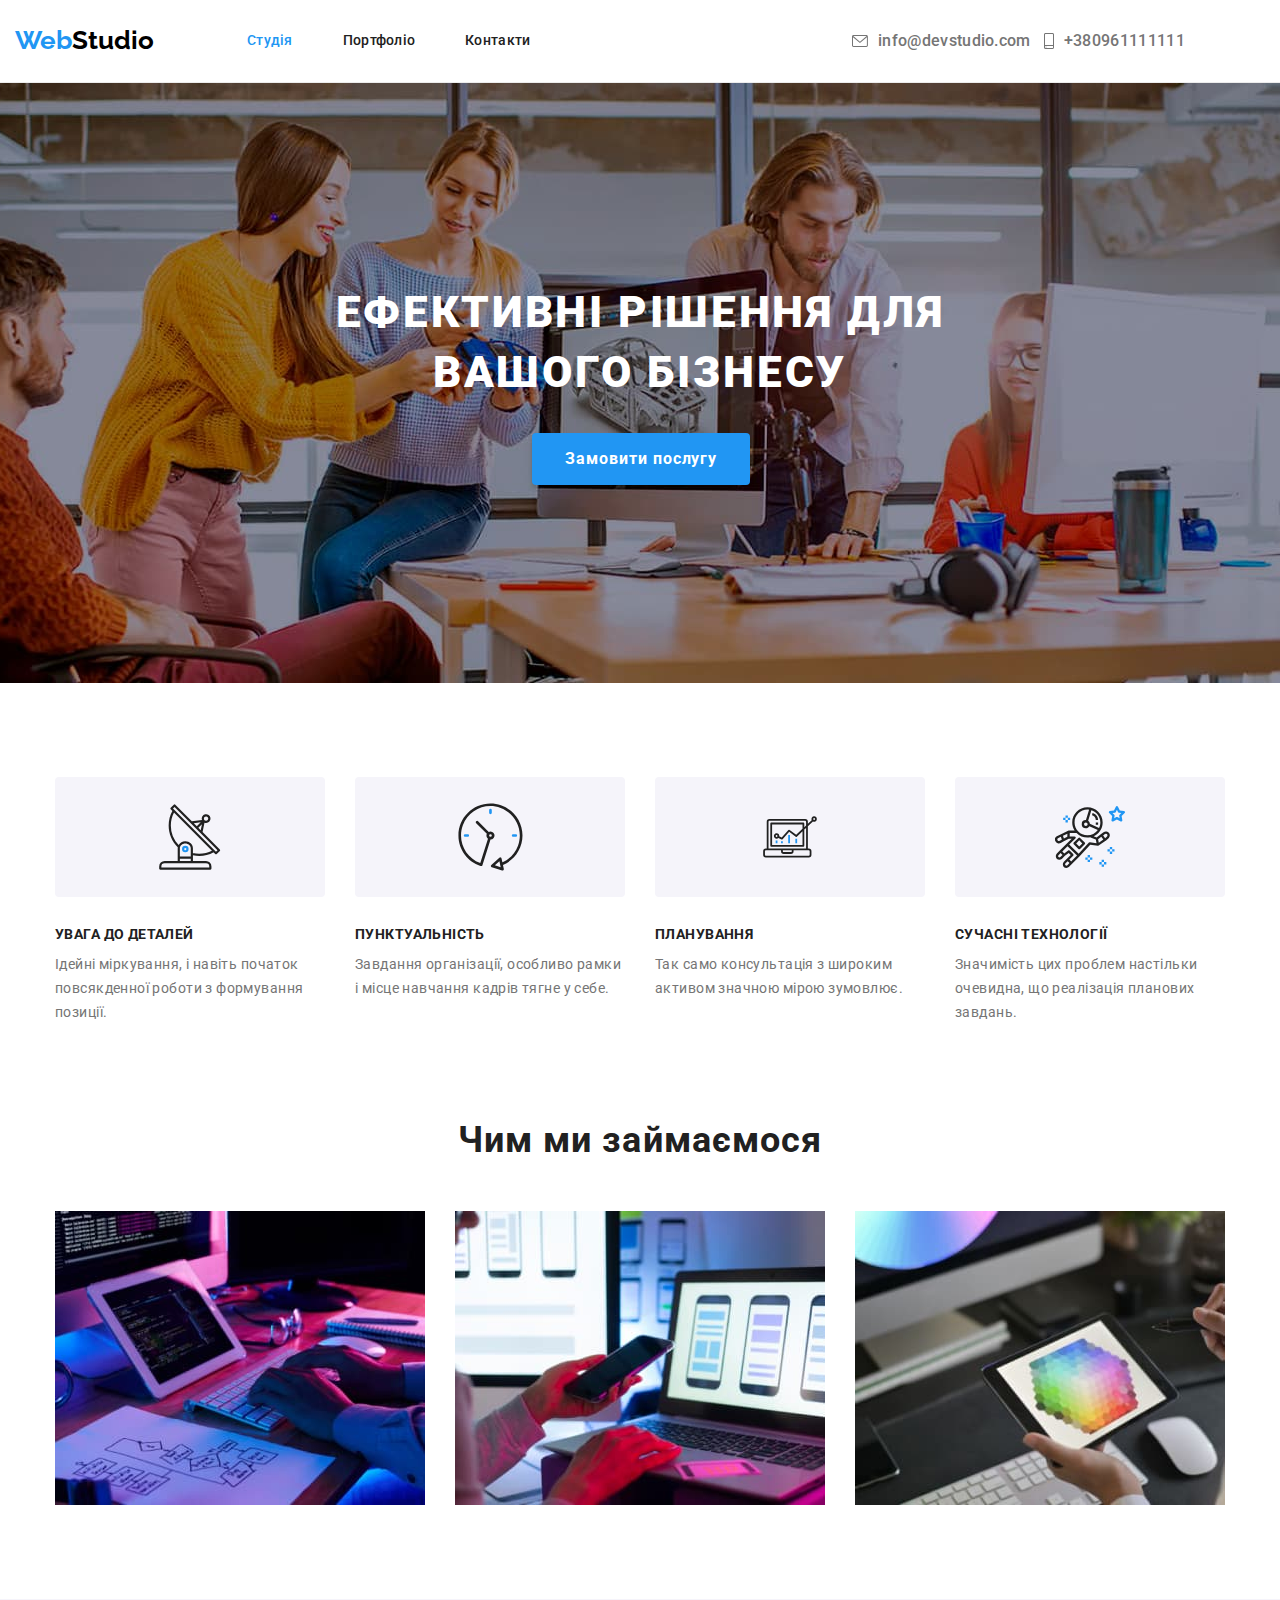
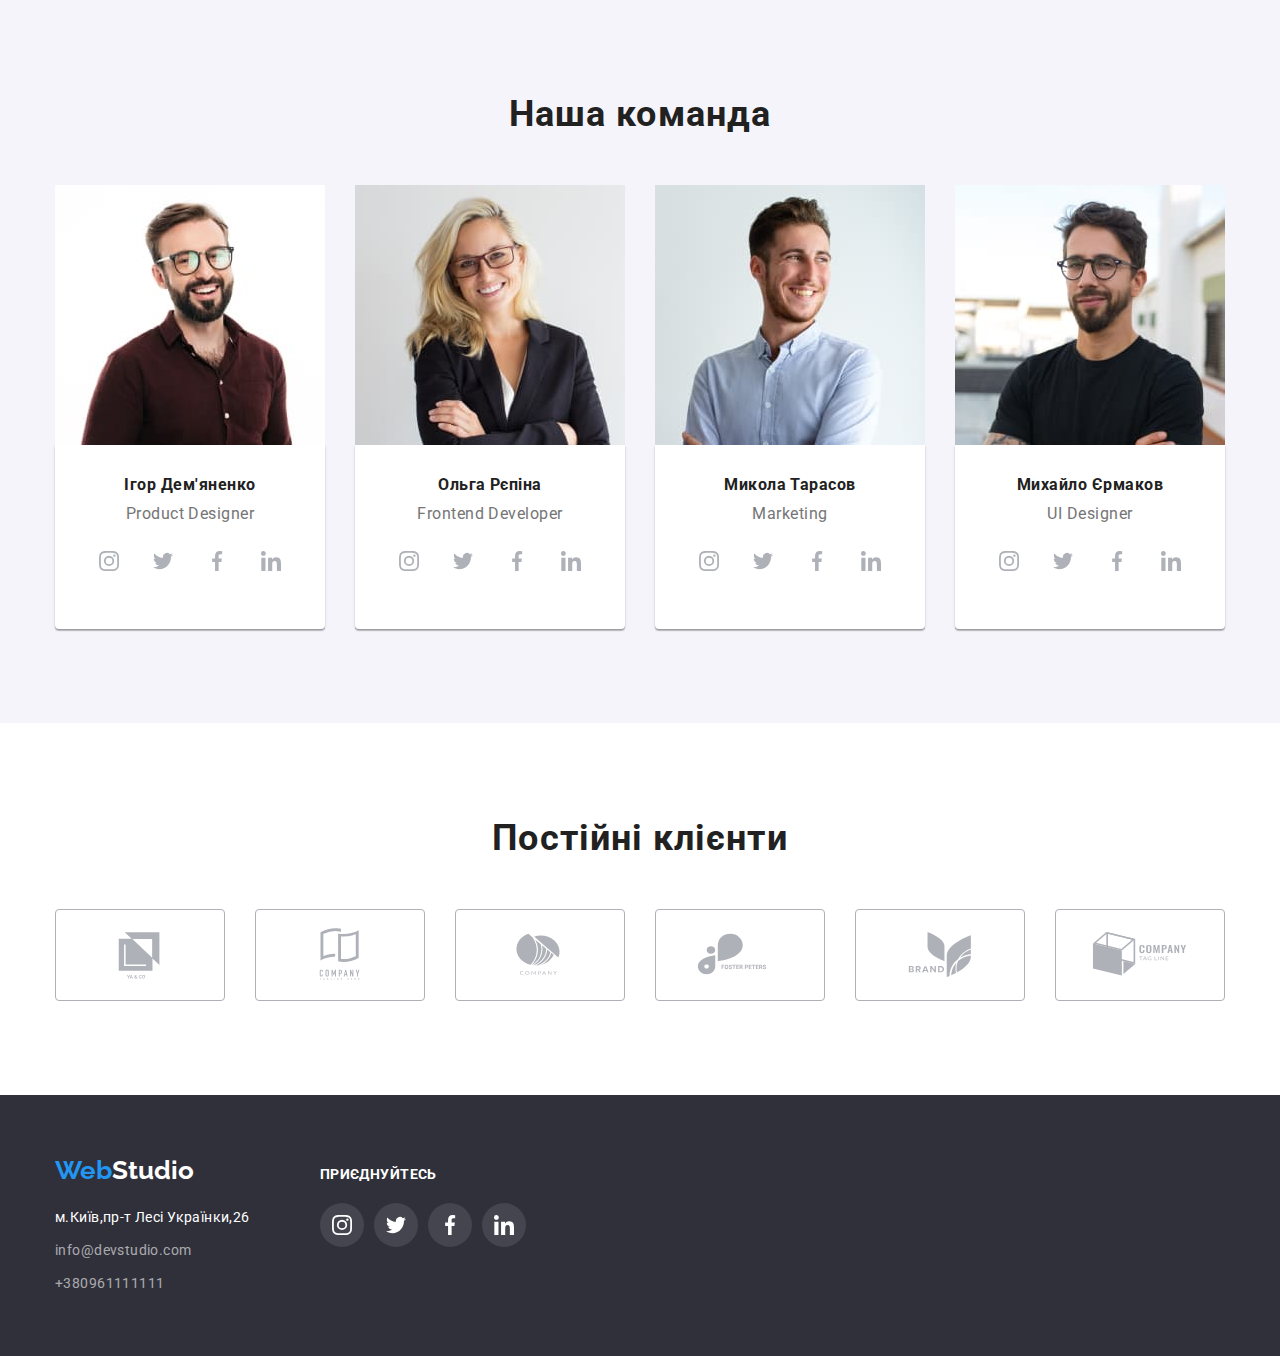
==== index.html @ b9ab9933 "svg-files were added" ====
<!DOCTYPE html>
<html lang="uk">
  <head>
    <meta charset="UTF-8" />
    <meta http-equiv="X-UA-Compatible" content="IE=edge" />
    <meta name="viewport" content="width=device-width, initial-scale=1.0" />

    <link rel="preconnect" href="https://fonts.googleapis.com" />
    <link rel="preconnect" href="https://fonts.gstatic.com" crossorigin />
    <link
      href="https://fonts.googleapis.com/css2?family=Raleway:wght@700&family=Roboto:wght@400;500;700;900&display=swap"
      rel="stylesheet"
    />
    <link
      rel="stylesheet"
      href="https://cdnjs.cloudflare.com/ajax/libs/modern-normalize/1.1.0/modern-normalize.min.css"
    />
    <link rel="stylesheet" href="./css/styles.css" />
    <title>Web Studio</title>
  </head>
  <body>
    <header class="opening-section">
      <div class="container container-header">
        <nav class="navigation">
          <a lang="en" class="link logo-main" href="./index.html">
            <span class="logo">Web</span
            ><span class="logo-additional">Studio</span></a
          >
          <ul class="list header-contacts">
            <li class="header-items">
              <a href="./index.html" class="link nav-titles current link-nav">
                Студія</a
              >
            </li>
            <li>
              <a href="./portfolio.html" class="link nav-titles link-nav">
                Портфоліо
              </a>
            </li>

            <li>
              <a href="#" class="link nav-titles link-nav"> Контакти</a>
            </li>
          </ul>
        </nav>

        <ul class="list footer-contacts">
          <li>
            <a
              href="mailto:info@devstudio.com"
              class="link-contacts contacts-nav"
            >
              <svg class="contacts-icon envelope">
                <use
                  href="./images/icons.svg#icon-envelope"
                  width="16"
                  height="12"
                ></use>
              </svg>
              info@devstudio.com</a
            >
          </li>
          <li>
            <a href="tel:+380961111111" class="link-contacts contacts-nav">
              <svg class="contacts-icon smartphone">
                <use
                  href="./images/icons.svg#icon-smartphone"
                  width="10"
                  height="16"
                ></use>
              </svg>
              +380961111111</a
            >
          </li>
        </ul>
      </div>
    </header>

    <main>
      <section class="hero-section overlay">
        <div class="container">
          <h1 class="hero-title">Ефективні рішення для вашого бізнесу</h1>
          <button type="button" class="button">Замовити послугу</button>
        </div>
      </section>
      <section class="benefits-section">
        <div class="container">
          <h2 class="visually-hidden">Наші переваги</h2>

          <ul class="benefits-list">
            <li class="benefits">
              <svg class="benefits-icon antenna">
                <use
                  href="./images/icons.svg#icon-antenna"
                  width="65.32"
                  height="70"
                ></use>
              </svg>
            </li>

            <li class="benefits">
              <svg class="benefits-icon clock">
                <use
                  href="./images/icons.svg#icon-clock"
                  width="66.96"
                  height="70"
                ></use>
              </svg>
            </li>

            <li class="benefits">
              <svg class="benefits-icon diagram">
                <use
                  href="./images/icons.svg#icon-diagram"
                  width="70"
                  height="53.69"
                ></use>
              </svg>
            </li>

            <li class="benefits">
              <svg class="benefits-icon astronaut">
                <use
                  href="./images/icons.svg#icon-astronaut"
                  width="70"
                  height="70"
                ></use>
              </svg>
            </li>
          </ul>
          <ul class="list features">
            <li class="features-items">
              <h3 class="features-title">Увага до деталей</h3>

              <p class="discription">
                Ідейні міркування, і навіть початок повсякденної роботи з
                формування позиції.
              </p>
            </li>

            <li class="features-items">
              <h3 class="features-title">Пунктуальність</h3>

              <p class="discription">
                Завдання організації, особливо рамки і місце навчання кадрів
                тягне у себе.
              </p>
            </li>

            <li class="features-items">
              <h3 class="features-title">Планування</h3>

              <p class="discription">
                Так само консультація з широким активом значною мірою зумовлює.
              </p>
            </li>

            <li class="features-items">
              <h3 class="features-title">Сучасні технології</h3>

              <p class="discription">
                Значимість цих проблем настільки очевидна, що реалізація
                планових завдань.
              </p>
            </li>
          </ul>
        </div>
      </section>
      <section class="activity-section">
        <div class="container">
          <h2 class="section-title">Чим ми займаємося</h2>
          <ul class="list activity">
            <li class="activity-item">
              <img
                src="./images/activity1.jpg"
                alt="людина працює за комп'ютером"
                width="370"
                height="294"
              />
            </li>

            <li class="activity-item">
              <img
                src="./images/activity2.jpg"
                alt="людина за комп'ютером з телефоном в руках"
                width="370"
                height="294"
              />
            </li>

            <li class="activity-item">
              <img
                src="./images/activity3.jpg"
                alt="людина з планшетом в руках"
                width="370"
                height="294"
              />
            </li>
          </ul>
        </div>
      </section>
      <section class="section-team">
        <div class="container team-container">
          <h2 class="team-title">Наша команда</h2>
          <ul class="list team">
            <li class="team-card">
              <img
                src="./images/teamcard.jpg"
                alt="дизайнер"
                width="270"
                height="260"
              />
              <div class="team-item">
                <h3 class="person-title">Ігор Дем'яненко</h3>
                <p class="post-title">Product Designer</p>
                <ul class="soc-list">
                  <li class="soc-item">
                    <a href="" class="soc-link">
                      <svg class="soc-icon">
                        <use
                          href="./images/icons.svg#icon-instagram"
                          width="20"
                          height="20"
                        ></use>
                      </svg>
                    </a>
                  </li>
                  <li class="soc-item">
                    <a href="" class="soc-link">
                      <svg class="soc-icon">
                        <use
                          href="./images/icons.svg#icon-twitter"
                          width="20"
                          height="20"
                        ></use>
                      </svg>
                    </a>
                  </li>
                  <li class="soc-item">
                    <a href="" class="soc-link">
                      <svg class="soc-icon">
                        <use
                          href="./images/icons.svg#icon-facebook"
                          width="20"
                          height="20"
                        ></use>
                      </svg>
                    </a>
                  </li>
                  <li class="soc-item">
                    <a href="" class="soc-link">
                      <svg class="soc-icon">
                        <use
                          href="./images/icons.svg#icon-linkedin"
                          width="20"
                          height="20"
                        ></use>
                      </svg>
                    </a>
                  </li>
                </ul>
              </div>
            </li>
            <li class="team-card">
              <img
                src="./images/teamcard2.jpg"
                alt="фронтенд розробник"
                width="270"
                height="260"
              />
              <div class="team-item">
                <h3 class="person-title">Ольга Рєпіна</h3>
                <p class="post-title">Frontend Developer</p>
                <ul class="soc-list">
                  <li class="soc-item">
                    <a href="" class="soc-link">
                      <svg class="soc-icon">
                        <use
                          href="./images/icons.svg#icon-instagram"
                          width="20"
                          height="20"
                        ></use>
                      </svg>
                    </a>
                  </li>
                  <li class="soc-item">
                    <a href="" class="soc-link">
                      <svg class="soc-icon">
                        <use
                          href="./images/icons.svg#icon-twitter"
                          width="20"
                          height="20"
                        ></use>
                      </svg>
                    </a>
                  </li>
                  <li class="soc-item">
                    <a href="" class="soc-link">
                      <svg class="soc-icon">
                        <use
                          href="./images/icons.svg#icon-facebook"
                          width="20"
                          height="20"
                        ></use>
                      </svg>
                    </a>
                  </li>
                  <li class="soc-item">
                    <a href="" class="soc-link">
                      <svg class="soc-icon">
                        <use
                          href="./images/icons.svg#icon-linkedin"
                          width="20"
                          height="20"
                        ></use>
                      </svg>
                    </a>
                  </li>
                </ul>
              </div>
            </li>

            <li class="team-card">
              <img
                src="./images/teamcard3.jpg"
                alt="маркетолог"
                width="270"
                height="260"
              />
              <div class="team-item">
                <h3 class="person-title">Микола Тарасов</h3>
                <p class="post-title">Marketing</p>
                <ul class="soc-list">
                  <li class="soc-item">
                    <a href="" class="soc-link">
                      <svg class="soc-icon">
                        <use
                          href="./images/icons.svg#icon-instagram"
                          width="20"
                          height="20"
                        ></use>
                      </svg>
                    </a>
                  </li>
                  <li class="soc-item">
                    <a href="" class="soc-link">
                      <svg class="soc-icon">
                        <use
                          href="./images/icons.svg#icon-twitter"
                          width="20"
                          height="20"
                        ></use>
                      </svg>
                    </a>
                  </li>
                  <li class="soc-item">
                    <a href="" class="soc-link">
                      <svg class="soc-icon">
                        <use
                          href="./images/icons.svg#icon-facebook"
                          width="20"
                          height="20"
                        ></use>
                      </svg>
                    </a>
                  </li>
                  <li class="soc-item">
                    <a href="" class="soc-link">
                      <svg class="soc-icon">
                        <use
                          href="./images/icons.svg#icon-linkedin"
                          width="20"
                          height="20"
                        ></use>
                      </svg>
                    </a>
                  </li>
                </ul>
              </div>
            </li>
            <li class="team-card">
              <img
                src="./images/teamcard4.jpg"
                alt="дизайнер інтерфейсу"
                width="270"
                height="260"
              />
              <div class="team-item">
                <h3 class="person-title">Михайло Єрмаков</h3>
                <p class="post-title">UI Designer</p>
                <ul class="soc-list">
                  <li class="soc-item">
                    <a href="" class="soc-link">
                      <svg class="soc-icon">
                        <use
                          href="./images/icons.svg#icon-instagram"
                          width="20"
                          height="20"
                        ></use>
                      </svg>
                    </a>
                  </li>
                  <li class="soc-item">
                    <a href="" class="soc-link">
                      <svg class="soc-icon">
                        <use
                          href="./images/icons.svg#icon-twitter"
                          width="20"
                          height="20"
                        ></use>
                      </svg>
                    </a>
                  </li>
                  <li class="soc-item">
                    <a href="" class="soc-link">
                      <svg class="soc-icon">
                        <use
                          href="./images/icons.svg#icon-facebook"
                          width="20"
                          height="20"
                        ></use>
                      </svg>
                    </a>
                  </li>
                  <li class="soc-item">
                    <a href="" class="soc-link">
                      <svg class="soc-icon">
                        <use
                          href="./images/icons.svg#icon-linkedin"
                          width="20"
                          height="20"
                        ></use>
                      </svg>
                    </a>
                  </li>
                </ul>
              </div>
            </li>
          </ul>
        </div>
      </section>
      <section class="clients-section">
        <div class="container">
          <h2 class="clients-title">Постійні клієнти</h2>
          <ul class="clients-list">
            <li class="clients-item">
              <a href="" class="client-link">
                <svg class="clients-icon">
                  <use
                    href="./images/icons.svg#icon-logo1"
                    width="106"
                    height="60"
                  ></use>
                </svg>
              </a>
            </li>
            <li class="clients-item">
              <a href="" class="client-link">
                <svg class="clients-icon">
                  <use
                    href="./images/icons.svg#icon-logo2"
                    width="106"
                    height="60"
                  ></use>
                </svg>
              </a>
            </li>
            <li class="clients-item">
              <a href="" class="client-link">
                <svg class="clients-icon">
                  <use
                    href="./images/icons.svg#icon-logo3"
                    width="106"
                    height="60"
                  ></use>
                </svg>
              </a>
            </li>
            <li class="clients-item">
              <a href="" class="client-link">
                <svg class="clients-icon">
                  <use
                    href="./images/icons.svg#icon-logo4"
                    width="106"
                    height="60"
                  ></use>
                </svg>
              </a>
            </li>
            <li class="clients-item">
              <a href="" class="client-link">
                <svg class="clients-icon">
                  <use
                    href="./images/icons.svg#icon-Logo5"
                    width="106"
                    height="60"
                  ></use>
                </svg>
              </a>
            </li>
            <li class="clients-item">
              <a href="" class="client-link">
                <svg class="clients-icon">
                  <use
                    href="./images/icons.svg#icon-Logo-20-1"
                    width="106"
                    height="60"
                  ></use>
                </svg>
              </a>
            </li>
          </ul>
        </div>
      </section>
    </main>

    <footer class="footer-color">
      <div class="container container-footer">
        <div class="box-third">
          <div class="box-first">
            <div class="logo-footer">
              <a lang="en" href="./index.html" class="link">
                <span class="logo">Web</span
                ><span class="specific-logo">Studio</span></a
              >
            </div>
            <address>
              <ul class="list footer-nav">
                <li class="footer-item">
                  <a
                    class="link link-map"
                    href="https://goo.gl/maps/CPtrU1FHBa2aNyZL9"
                    target="_blank"
                    rel="noopener noreferrer nofollow"
                  >
                    м.Київ,пр-т Лесі Українки,26</a
                  >
                </li>
                <li class="footer-item">
                  <a class="link-footer" href="mailto:info@devstudio.com"
                    >info@devstudio.com</a
                  >
                </li>
                <li class="footer-item">
                  <a class="link-footer" href="tel:+380961111111"
                    >+380961111111</a
                  >
                </li>
              </ul>
            </address>
          </div>
          <div class="box-second">
            <p class="footer-title">приєднуйтесь</p>

            <ul class="net-list">
              <li class="net-item">
                <a href="" class="net-links">
                  <svg class="net-icons">
                    <use
                      href="./images/icons.svg#icon-instagram"
                      width="20"
                      height="20"
                    ></use>
                  </svg>
                </a>
              </li>
              <li class="net-item">
                <a href="" class="net-links">
                  <svg class="net-icons">
                    <use
                      href="./images/icons.svg#icon-twitter"
                      width="20"
                      height="20"
                    ></use>
                  </svg>
                </a>
              </li>
              <li class="net-item">
                <a href="" class="net-links">
                  <svg class="net-icons">
                    <use
                      href="./images/icons.svg#icon-facebook"
                      width="20"
                      height="20"
                    ></use>
                  </svg>
                </a>
              </li>
              <li class="net-item">
                <a href="" class="net-links">
                  <svg class="net-icons">
                    <use
                      href="./images/icons.svg#icon-linkedin"
                      width="20"
                      height="20"
                    ></use>
                  </svg>
                </a>
              </li>
            </ul>
          </div>
        </div>
      </div>
    </footer>
  </body>
</html>
---- css/styles.css ----
:root {
    --base-color: #212121;
    --additional-color: #2196F3;
    --accent-color: #000000;
    --text-color: #757575;
    --attribute-color: #FFFFFF;
    --section-color: #2F303A;
    --contacts-color: rgba(255, 255, 255, 0.6);
    --button-color: #F5F4FA;
    --portfolio-color: #F5F5F5;
    --button-active: #188CE8;
    --border-color: #ECECEC;
    --secondary-border: #EEEEEE;
    --icon-color:#AFB1B8;
    --background-icon:rgba(255, 255, 255, 0.1);
}

body {
    margin: 0;
    font-family: 'Roboto', sans-serif;
    font-style: normal;
    font-weight: 500;
    color: var(--base-color);
    background-color: var(--attribute-color);

}

.opening-section {
    background-color: var(--attribute-color);
    border-bottom: 1px solid var(--border-color);
}

.logo {
    font-family: 'Raleway', sans-serif;
    font-style: normal;
    font-weight: 700;
    font-size: 26px;
    line-height: 1.19;
    text-decoration: none;
    color: var(--additional-color);


}

.logo-additional {
    font-family: 'Raleway', sans-serif;
    font-style: normal;
    font-weight: 700;
    font-size: 26px;
    line-height: 1.19;
    text-decoration: none;
    color: var(--accent-color);


}

.specific-logo {
    font-family: 'Raleway', sans-serif;
    font-style: normal;
    font-weight: 700;
    font-size: 26px;
    line-height: 1.19;
    color: var(--attribute-color)
}

a {
    text-decoration: none;

}

.link {
    text-decoration: none;
}

.nav-titles {

    font-family: 'Roboto';
    font-size: 14px;
    letter-spacing: 0.02em;
    line-height: 1.14;
    color: var(--base-color);


}

.nav-titles:hover,
.nav-titles:focus {
    color: var(--additional-color);
}

.link-contacts {
    font-family: 'Roboto';
    line-height: 1.14;
    letter-spacing: 0.02em;
    color: var(--text-color);

}

.link-contacts:hover,
.link-contacts:focus {
    color: var(--additional-color);
}
.link-contacts:focus, 
.link-contacts:hover .smartphone{
    fill: var(--additional-color);
}
.link-contacts:focus,
.link-contacts:hover .envelope {
    fill: var(--additional-color);
}
.link-footer {
    font-style: normal;
    font-weight: 400;
    font-size: 14px;
    line-height: 1.71;
    letter-spacing: 0.03em;
    color: var(--contacts-color);

}

.link-footer:hover,
.link-footer:focus {
    color: var(--additional-color);
}

.list {
    list-style-type: none;
}

.hero-section {
    background-color: var(--section-color);
}

.current.link-nav {
    color: var(--additional-color);
}

.link-map {
    font-style: normal;
    font-weight: 400;
    font-size: 14px;
    line-height: 1.71;
    letter-spacing: 0.03em;
    color: var(--attribute-color);
}

.hero-section {
    background-color: var(--section-color);
    padding: 200px 0;

}

.hero-title {
    font-weight: 900;
    font-size: 44px;
    line-height: 1.36;
    letter-spacing: 0.06em;
    text-transform: uppercase;
    color: var(--attribute-color);
    margin: 0 auto 30px auto;
    width: 696px;
    text-align: center;

}

.button {
    display: inline-block;
    margin-left: 477px;
    margin-right: 477px;
    text-align: center;
    border-radius: 4px;
    min-width: 215px;
    box-shadow: 0px 4px 4px rgba(0, 0, 0, 0.15);
    padding: 10px 32px;
    border: 1px solid transparent;
    white-space: nowrap;
    font-family: inherit;
    font-weight: 700;
    font-size: 16px;
    line-height: 1.87;
    letter-spacing: 0.06em;
    background-color: var(--additional-color);
    color: var(--attribute-color);
    cursor: pointer;
}

.button:hover,
.button:focus {
    background-color: var(--button-active);
}

.select-button {
    font-family: inherit;
    font-size: 16px;
    font-weight: 500;
    line-height: 1.63;
    letter-spacing: 0.03em;
    background-color: var(--button-color);
    color: var(--base-color);
    cursor: pointer;
    display: inline-block;
    border-radius: 4px;
    border: 1px solid transparent;
    padding: 6px 22px;

}

.select-button:hover,
.select-button:focus {
    background-color: var(--additional-color);
    color: var(--attribute-color);
    
    box-shadow: 0px 3px 1px rgba(0, 0, 0, 0.1), 0px 1px 2px rgba(0, 0, 0, 0.08), 0px 2px 2px rgba(0, 0, 0, 0.12);
}

.visually-hidden {
    position: absolute;
    width: 1px;
    height: 1px;
    margin: -1px;
    padding: 0;
    overflow: hidden;
    border: 0;
    clip: rect(0 0 0 0);
}

.features-title {
    font-weight: 700;
    font-size: 14px;
    line-height: 1.14;
    letter-spacing: 0.03em;
    text-transform: uppercase;
    margin-top: 0px;
    margin-bottom: 10px;

}

.discription {
    font-weight: 400;
    font-size: 14px;
    line-height: 1.71;
    letter-spacing: 0.03em;
    color: var(--text-color);
}

.section-team {
    background-color: var(--button-color);
}

.section-title {
    font-weight: 700;
    font-size: 36px;
    line-height: 1.17;
    letter-spacing: 0.03em;
    text-align: center;
    margin-top: 0;
    margin-bottom: 50px;
    text-align: center;
}

.team-title {
    font-weight: 700;
    font-size: 36px;
    line-height: 1.17;
    letter-spacing: 0.03em;
    margin-top: 0;
    margin-bottom: 50px;
    text-align: center;
}


.person-title {
    font-size: 16px;
    line-height: 1.19;
    letter-spacing: 0.03em;
    margin-top: 0px;
    margin-bottom: 10px;

}

.post-title {
    font-weight: 400;
    font-size: 16px;
    line-height: 1.19;
    letter-spacing: 0.03em;
    color: var(--text-color);
}

.project-title {
    font-weight: 700;
    font-size: 18px;
    line-height: 2;
    letter-spacing: 0.06em;
    color: var(--base-color);
    margin-top: 0px;
    margin-bottom: 4px;

}

.work-title {
    font-weight: 400;
    font-size: 16px;
    line-height: 1.87;
    letter-spacing: 0.03em;
    color: var(--text-color);
}

.footer-color {
    background-color: var(--section-color);
    padding: 60px 0px;
}

h1,
h2.h3,
h4,
h5,
h6,
p,
ul {
    margin: 0;
    padding: 0;
}

img {
    display: block;
    max-width: 100%;
    height: auto;
}

.logo-main {
    margin: 24px 93px 25px 0px;
}

.navigation {
    margin-right: auto;
    display: flex;
}

.link-nav {
    padding: 32px 0;
    display: block;
}
.envelope{
    width: 16px;
    height: 12px;
    fill: var(--text-color);
    
    margin-right: 10px;
}
.smartphone{
    width:10px;
    height: 16px;
    fill: var(--text-color);
    margin-right: 10px;
}
.contacts-nav {
    padding: 32px 0;
    display: flex;
    align-items: center;
    
}

.container {
    width: 1200px;
    padding: 0px 15px;
    margin: 0 auto;
}

.container-header {
    display: inline-flex;

    align-items: center;

}

.header-contacts {
    width: 281px;
    display: flex;
    gap: 50px;
    justify-content: space-between;

}

.footer-contacts {
    display: flex;
    width: 333px;
    justify-content: space-between;
   

}

.overlay {
    max-width: 1600px;
    height: 600px;
    margin-left: auto;
    margin-right: auto;
    outline: ;
    background-image:
        url(../images/hero.jpg);
    background-repeat: no-repeat;
    background-position: center;
    background-size: cover;
}

.features {
    display: flex;
    gap: 30px;
}

.features-items {
    width: 270px;
}

.activity-section {
    padding: 0px 0px 94px 0px;
}

.activity {
    display: flex;
    gap: 30px;

}

.activity-item {
    width: 370px;

}

.section-team {
    padding: 94px 0px;
}

.team {
    display: flex;
    gap: 30px;
}

.team-card {
    width: 270px;

}

.team-item {
    width: 270px;
    padding-top: 30px;
    padding-bottom: 30px;
    gap: 30px;
    text-align: center;
    box-shadow: 0px 1px 3px rgba(0, 0, 0, 0.12), 0px 1px 1px rgba(0, 0, 0, 0.14), 0px 2px 1px rgba(0, 0, 0, 0.2);
    border-radius: 0px 0px 4px 4px;
    background: var(--attribute-color);
}

.footer-nav {
    display: flex;
    flex-direction: column;
    gap: 9px;
}

.logo-footer {
    margin-bottom: 20px;

}

.portfolio-section {
    padding: 94px 0px;
}

.buttons-nav {
    display: flex;
    margin-left: auto;
    margin-right: auto;
    margin-bottom: 50px;
    justify-content: center;
    gap: 8px;

}

.card-set {
    display: flex;
    flex-wrap: wrap;
    gap: 30px;
}

.item {
    width: 370px;
    border: 1px solid var(--secondary-border);

}
.item:hover{
box-shadow: 0px 1px 1px rgba(0, 0, 0, 0.12), 0px 4px 4px rgba(0, 0, 0, 0.06), 1px 4px 6px rgba(0, 0, 0, 0.16);
}
.card-title {
    padding: 20px 24px;
}

.benefits-section{
    padding: 94px 0px;
}
.benefits-list{
    list-style-type: none;
    display: flex;
    gap:30px;
}
.benefits-unit{
    width: 270px;
    display: flex;
    background-color:var(--button-color);
    margin-bottom: 30px;
    border-radius: 4px;
    height: 120px;
   
}
.benefits{
    display: flex;
    width: 270px;
    height: 120px;
    justify-content:center;
    align-items: center;
background-color: var(--button-color);
    margin-bottom: 30px;
    border-radius: 4px;
    
}
.benefits-icon.antenna{
    width: 65.32px;
    height: 70px;
}
.benefits-icon.clock{
    width: 66.96px;
    height: 70px;
}
.benefits-icon.diagram{
width: 70px;
height: 53.69px;
}
.benefits-icon.astronaut{
    width: 70px;
    height: 70px;
}
.soc-list{
    list-style-type: none;
    display: flex;
    gap:10px;
    margin: 16px 32px;
}
.soc-item{
    
    width: 44px;
    height: 44px;

}
.soc-link{
 display: flex;
 width: 44px;
 height: 44px;
 background-color:var(--attribute-color);
 border-radius: 50%;
 justify-content: center;
 align-items: center;
}
.soc-icon{
    width: 20px;
    height: 20px;
    fill: var(--icon-color);
}
.soc-link:hover,
.soc-link:focus{
background-color: var(--additional-color);
}

.soc-link:hover .soc-icon,
.soc-link:focus .soc-icon
{
fill: var(--attribute-color);

}
.soc-link:focus .soc-icon{
background-color: var(--additional-color);
fill: var(--attribute-color);

}

.clients-section{
    padding: 94px 0px;
}
.clients-list{
    list-style-type: none;
    display: flex;
    gap:30px;
}
.client-link{
    display:flex;
    width: 170px;
    height: 92px;
    border: 1px solid var(--icon-color);
    border-radius: 4px;
    justify-content: center;
    align-items: center;

}
.clients-icon{
    display: block;
    width: 106px;
    height: 60px;
    fill: var(--icon-color);
      
}
.clients-title{
 margin-top: 0px;
 margin-bottom: 50px;
   text-align: center;
        font-weight: 700;
        font-size: 36px;
        line-height: 1.17;
        text-align: center;
        letter-spacing: 0.03em;
    
        color: var(--base-color)
    }
.client-link:hover .clients-icon,
.client-link:focus .client-icon
{
    fill: var(--additional-color);
}  
.client-link:hover,
.client-link:focus
{
    border:1px solid var(--additional-color);
}
.footer-title{
 font-weight: 700;
font-size: 14px;
line-height: 1.14;
letter-spacing: 0.03em;
text-transform: uppercase;
color: var(--attribute-color);
margin-bottom: 20px;
}
.net-list{
    list-style-type: none;
    display: flex;
    gap: 10px;
}
.net-item{
width: 44px;
  height: 44px;  
}
.net-links{
display: flex;
width: 44px;
    height: 44px;
    border-radius: 50%;
    background-color:var(--background-icon);
    justify-content: center;
    align-items: center;
  
    fill: var(--attribute-color);
}
.net-icons{
    display: block;
    width: 20px;
    height: 20px;
}
.net-links:hover,
.net-links:focus{
    background-color: var(--additional-color);
}
.box-second{
    margin-left: 70px;
}
.box-third{
    display: flex;
    align-items: baseline;
}
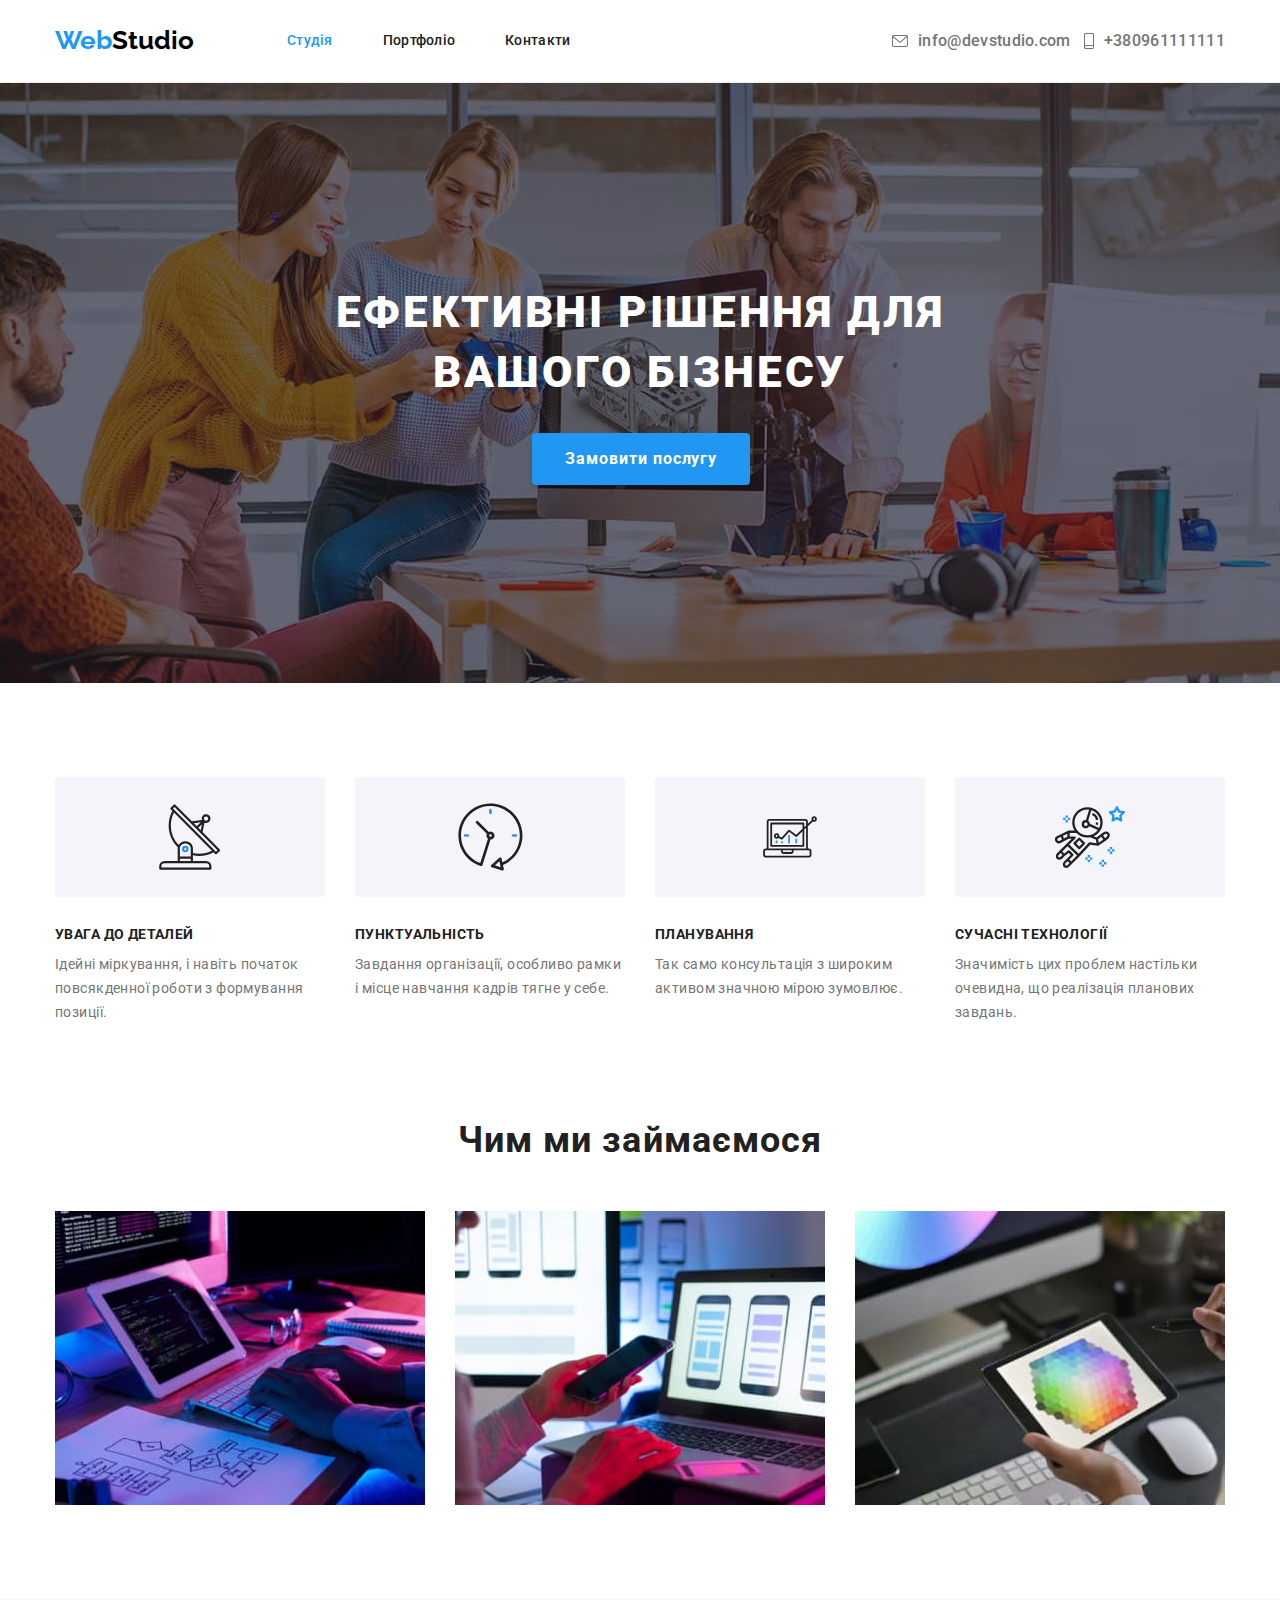
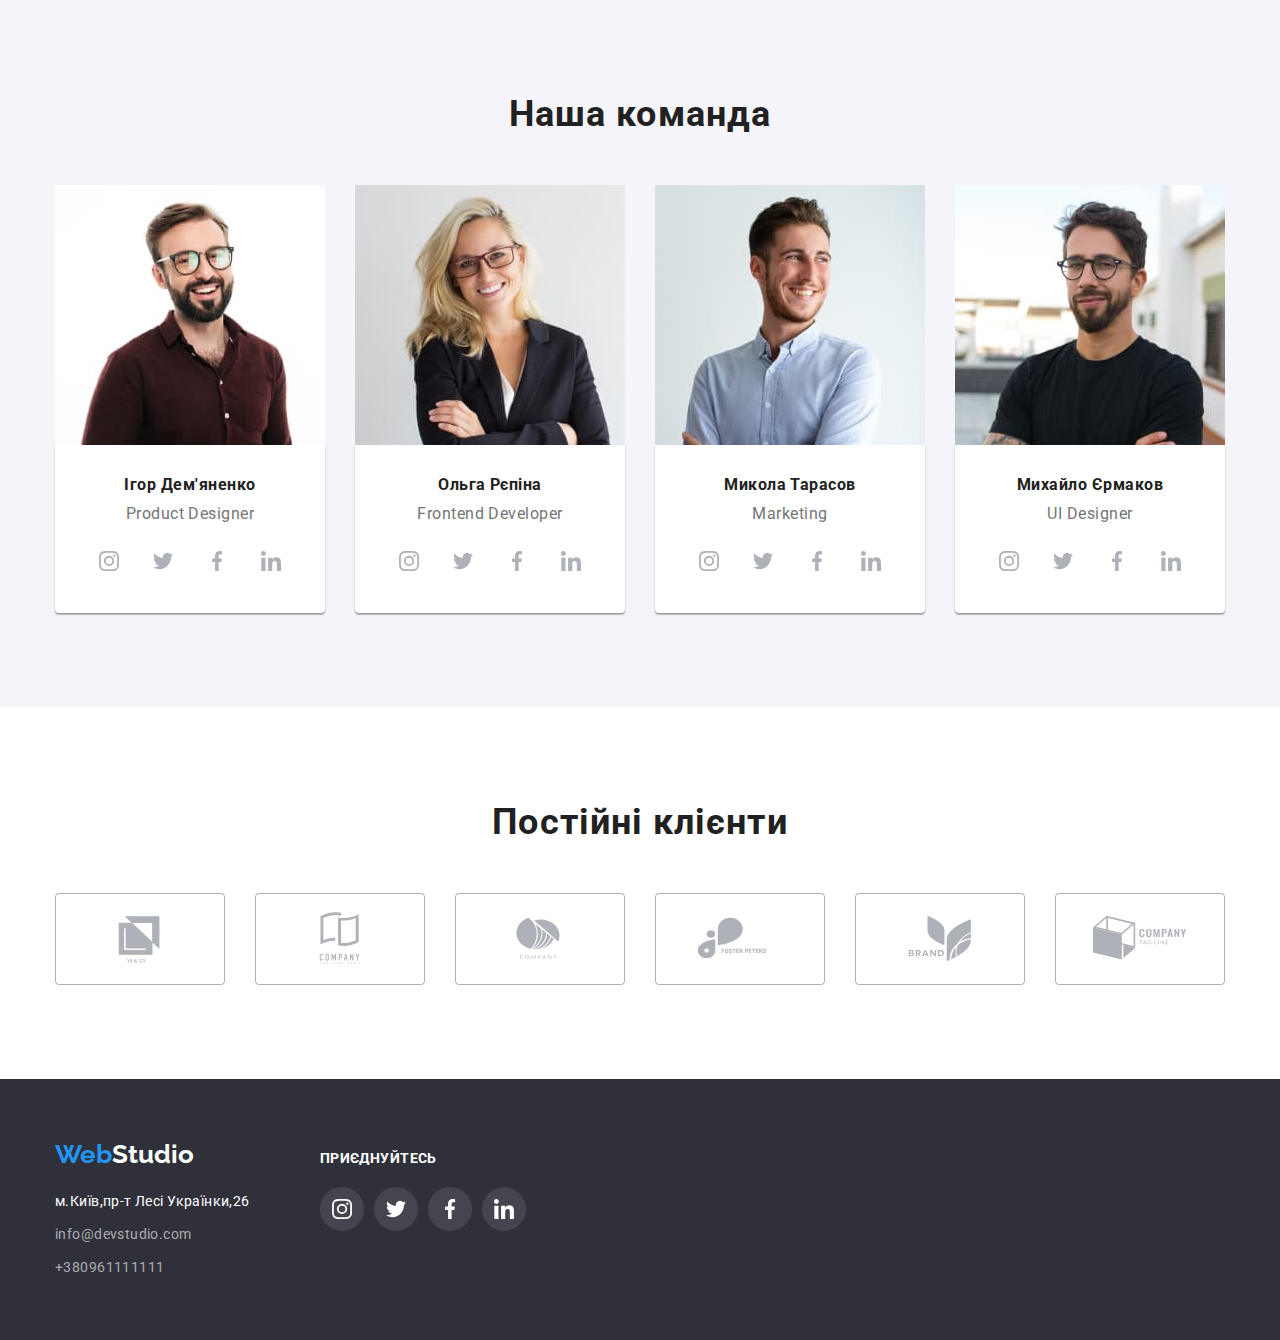
==== commit b3d70cb7: "changes in html and css" ====
--- a/index.html
+++ b/index.html
@@ -87,49 +87,18 @@
         <div class="container">
           <h2 class="visually-hidden">Наші переваги</h2>
 
-          <ul class="benefits-list">
-            <li class="benefits">
-              <svg class="benefits-icon antenna">
-                <use
-                  href="./images/icons.svg#icon-antenna"
-                  width="65.32"
-                  height="70"
-                ></use>
-              </svg>
-            </li>
-
-            <li class="benefits">
-              <svg class="benefits-icon clock">
-                <use
-                  href="./images/icons.svg#icon-clock"
-                  width="66.96"
-                  height="70"
-                ></use>
-              </svg>
-            </li>
-
-            <li class="benefits">
-              <svg class="benefits-icon diagram">
-                <use
-                  href="./images/icons.svg#icon-diagram"
-                  width="70"
-                  height="53.69"
-                ></use>
-              </svg>
-            </li>
-
-            <li class="benefits">
-              <svg class="benefits-icon astronaut">
-                <use
-                  href="./images/icons.svg#icon-astronaut"
-                  width="70"
-                  height="70"
-                ></use>
-              </svg>
-            </li>
-          </ul>
           <ul class="list features">
             <li class="features-items">
+              <div class="benefits">
+                <svg class="benefits-icon antenna">
+                  <use
+                    href="./images/icons.svg#icon-antenna"
+                    width="65.32"
+                    height="70"
+                  ></use>
+                </svg>
+              </div>
+
               <h3 class="features-title">Увага до деталей</h3>
 
               <p class="discription">
@@ -139,6 +108,15 @@
             </li>
 
             <li class="features-items">
+              <div class="benefits">
+                <svg class="benefits-icon clock">
+                  <use
+                    href="./images/icons.svg#icon-clock"
+                    width="66.96"
+                    height="70"
+                  ></use>
+                </svg>
+              </div>
               <h3 class="features-title">Пунктуальність</h3>
 
               <p class="discription">
@@ -148,6 +126,15 @@
             </li>
 
             <li class="features-items">
+              <div class="benefits">
+                <svg class="benefits-icon diagram">
+                  <use
+                    href="./images/icons.svg#icon-diagram"
+                    width="70"
+                    height="53.69"
+                  ></use>
+                </svg>
+              </div>
               <h3 class="features-title">Планування</h3>
 
               <p class="discription">
@@ -156,6 +143,16 @@
             </li>
 
             <li class="features-items">
+              <div class="benefits">
+                <svg class="benefits-icon astronaut">
+                  <use
+                    href="./images/icons.svg#icon-astronaut"
+                    width="70"
+                    height="70"
+                  ></use>
+                </svg>
+              </div>
+
               <h3 class="features-title">Сучасні технології</h3>
 
               <p class="discription">
--- a/css/styles.css
+++ b/css/styles.css
@@ -90,6 +90,8 @@
 
 .link-contacts {
     font-family: 'Roboto';
+    font-weight: 500;
+    font-style: normal;
     line-height: 1.14;
     letter-spacing: 0.02em;
     color: var(--text-color);
@@ -100,14 +102,13 @@
 .link-contacts:focus {
     color: var(--additional-color);
 }
-.link-contacts:focus, 
-.link-contacts:hover .smartphone{
+.link-contacts:focus .contacts-icon{
     fill: var(--additional-color);
 }
-.link-contacts:focus,
-.link-contacts:hover .envelope {
+.link-contacts:hover .contacts-icon{
     fill: var(--additional-color);
 }
+
 .link-footer {
     font-style: normal;
     font-weight: 400;
@@ -367,7 +368,7 @@
 }
 
 .container-header {
-    display: inline-flex;
+    display: flex;
 
     align-items: center;
 
@@ -395,7 +396,7 @@
     margin-left: auto;
     margin-right: auto;
     outline: ;
-    background-image:
+    background-image:linear-gradient(to right, rgba(47, 48, 58, 0.4),rgba(47, 48, 58, 0.4)),
         url(../images/hero.jpg);
     background-repeat: no-repeat;
     background-position: center;
@@ -487,9 +488,17 @@
     border: 1px solid var(--secondary-border);
 
 }
-.item:hover{
+.card-link{
+    display: block;
+}
+.card-link:hover{
 box-shadow: 0px 1px 1px rgba(0, 0, 0, 0.12), 0px 4px 4px rgba(0, 0, 0, 0.06), 1px 4px 6px rgba(0, 0, 0, 0.16);
 }
+.card-link:focus{
+    box-shadow: 0px 1px 1px rgba(0, 0, 0, 0.12), 0px 4px 4px rgba(0, 0, 0, 0.06), 1px 4px 6px rgba(0, 0, 0, 0.16);
+    }
+
+
 .card-title {
     padding: 20px 24px;
 }
@@ -497,20 +506,12 @@
 .benefits-section{
     padding: 94px 0px;
 }
-.benefits-list{
-    list-style-type: none;
-    display: flex;
-    gap:30px;
-}
-.benefits-unit{
-    width: 270px;
-    display: flex;
-    background-color:var(--button-color);
-    margin-bottom: 30px;
-    border-radius: 4px;
-    height: 120px;
-   
-}
+
+.box-icons{
+display: flex;
+    gap: 30px;
+}
+
 .benefits{
     display: flex;
     width: 270px;
@@ -542,7 +543,8 @@
     list-style-type: none;
     display: flex;
     gap:10px;
-    margin: 16px 32px;
+    margin-top: 16px;
+    justify-content: center;
 }
 .soc-item{
     
@@ -564,21 +566,17 @@
     height: 20px;
     fill: var(--icon-color);
 }
-.soc-link:hover,
+.soc-link:hover{
+    background-color: var(--additional-color);
+}
 .soc-link:focus{
 background-color: var(--additional-color);
 }
-
-.soc-link:hover .soc-icon,
-.soc-link:focus .soc-icon
-{
+.soc-link:hover .soc-icon{
+    fill: var(--attribute-color);
+}
+.soc-link:focus .soc-icon{
 fill: var(--attribute-color);
-
-}
-.soc-link:focus .soc-icon{
-background-color: var(--additional-color);
-fill: var(--attribute-color);
-
 }
 
 .clients-section{
@@ -597,13 +595,13 @@
     border-radius: 4px;
     justify-content: center;
     align-items: center;
-
+fill: var(--icon-color);
 }
 .clients-icon{
     display: block;
     width: 106px;
     height: 60px;
-    fill: var(--icon-color);
+   
       
 }
 .clients-title{
@@ -618,16 +616,24 @@
     
         color: var(--base-color)
     }
-.client-link:hover .clients-icon,
-.client-link:focus .client-icon
-{
+
+.client-link:hover {
+    border: 1px solid var(--additional-color);
+    fill: var(--additional-color);
+}
+.client-link:focus {
+    border: 1px solid var(--additional-color);
+    fill: var(--additional-color);
+}
+
+.client-link:hover .clients-icon {
+    fill: var(--additional-color);
+}
+.client-link:focus .client-icon {
     fill: var(--additional-color);
 }  
-.client-link:hover,
-.client-link:focus
-{
-    border:1px solid var(--additional-color);
-}
+
+
 .footer-title{
  font-weight: 700;
 font-size: 14px;
@@ -662,7 +668,9 @@
     width: 20px;
     height: 20px;
 }
-.net-links:hover,
+.net-links:hover{
+background-color: var(--additional-color);
+}
 .net-links:focus{
     background-color: var(--additional-color);
 }
